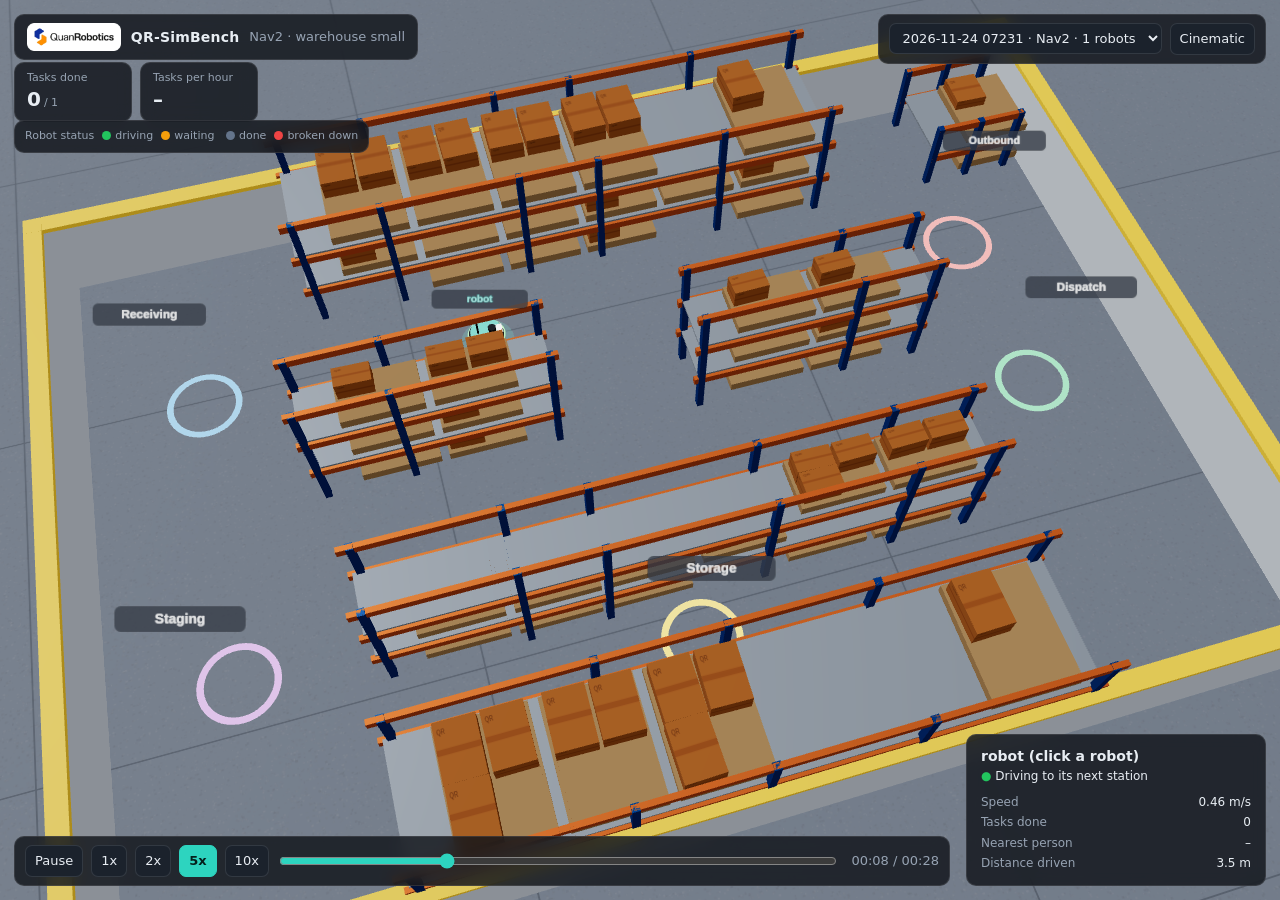
==== replay/index.html @ a0180c93 "Project page" ====
<!doctype html>
<html lang="en">
<head><script>window.QR_STATIC = true;</script>
<meta charset="utf-8">
<meta name="viewport" content="width=device-width, initial-scale=1">
<title>QR-SimBench Replay</title><link rel="icon" type="image/png" href="static/brand_icon.png">
<style>
  :root { --bg:#0d1014; --panel:rgba(16,20,26,.82); --line:rgba(255,255,255,.10); --text:#e8edf3; --muted:#97a3b3;
          --accent:#2dd4bf; --warn:#f59e0b; --bad:#ef4444; --ok:#22c55e; }
  * { box-sizing:border-box; }
  html,body { margin:0; height:100%; background:var(--bg); color:var(--text);
              font:13px/1.35 Inter, "Segoe UI", system-ui, -apple-system, sans-serif; overflow:hidden; }
  #view { position:fixed; inset:0; }
  .panel { position:fixed; background:var(--panel); border:1px solid var(--line); border-radius:10px;
           backdrop-filter:blur(8px); -webkit-backdrop-filter:blur(8px); }
  #brand { top:14px; left:14px; padding:8px 12px; display:flex; gap:10px; align-items:center; }
  #brand img { height:28px; }
  #brand b { font-size:14px; letter-spacing:.2px; }
  #brand span { color:var(--muted); }
  #kpis { top:62px; left:14px; display:flex; gap:8px; background:none; border:none; backdrop-filter:none; }
  .kpi { background:var(--panel); border:1px solid var(--line); border-radius:10px; padding:8px 12px; min-width:118px;
         backdrop-filter:blur(8px); }
  .kpi small { display:block; color:var(--muted); font-size:11px; }
  .kpi b { font-size:20px; font-weight:650; font-variant-numeric:tabular-nums; }
  .kpi i { font-style:normal; color:var(--muted); font-size:11px; margin-left:3px; }
  #pick { top:14px; right:14px; padding:8px 10px; display:flex; gap:8px; align-items:center; }
  select, button { background:#1b222c; color:var(--text); border:1px solid var(--line); border-radius:7px;
                   padding:6px 9px; font:inherit; cursor:pointer; }
  button.on { background:var(--accent); color:#04201c; border-color:var(--accent); font-weight:600; }
  #controls { bottom:14px; left:14px; right:330px; padding:8px 10px; display:flex; gap:8px; align-items:center; }
  #scrub { flex:1; accent-color:var(--accent); }
  #clock { font-variant-numeric:tabular-nums; color:var(--muted); min-width:92px; text-align:right; }
  #card { bottom:14px; right:14px; width:300px; padding:12px 14px; }
  #card h3 { margin:0 0 2px; font-size:14px; }
  #card .st { font-size:12px; margin-bottom:8px; }
  #card table { width:100%; border-collapse:collapse; font-size:12px; }
  #card td { padding:2px 0; } #card td:last-child { text-align:right; font-variant-numeric:tabular-nums; }
  #card td:first-child { color:var(--muted); }
  #toast { top:62px; right:14px; padding:8px 12px; max-width:340px; display:none; }
  #legend { top:120px; left:14px; padding:8px 10px; font-size:11px; color:var(--muted); }
  #legend span { display:inline-block; width:9px; height:9px; border-radius:50%; margin:0 4px 0 8px; vertical-align:-1px; }
  body.export #controls, body.export #pick { display:none; }
  /* embedded in Studio (embed=1): the page around it has the controls; big captions for a projector */
  body.embed #pick, body.embed #card, body.embed #controls, body.embed #legend { display:none; }
  body.embed #brand { display:none; } body.embed #kpis { top:52px; left:10px; flex-wrap:nowrap; }
  body.embed .kpi { min-width:0; flex:0 1 auto; padding:5px 10px; } body.embed .kpi b { font-size:20px; }
  body.embed .kpi small { font-size:11px; } body.embed #kp_close { display:none; }
  body.embed.narrow .kpi b { font-size:16px; } body.embed.narrow .kpi small { font-size:10px; }
  body.embed.narrow #legend2 { font-size:10.5px; padding:5px 8px; line-height:1.5; } body.embed.narrow #caption { font-size:14px; bottom:10px; }
  body.embed.narrow #kpis { top:46px; }
  #caption { left:50%; transform:translateX(-50%); bottom:14px; padding:9px 16px; font-size:17px; font-weight:600;
             max-width:calc(100% - 28px); text-align:center; display:none; }
  body.embed #caption { display:block; }
  #legend2 { right:10px; top:10px; padding:7px 10px; font-size:12px; color:var(--text); display:none; line-height:1.7; }
  body.embed #legend2 { display:block; } body.nolegend #legend2 { display:none; }
  body.clean .panel { display:none !important; }
  #legend2 span { display:inline-block; width:10px; height:10px; border-radius:50%; margin-right:5px; vertical-align:-1px; }
  #legend2 .ring { background:none; border:2px solid; width:12px; height:12px; }
  body.big .kpi b { font-size:28px; } body.big .kpi small { font-size:13px; } body.big #caption { font-size:22px; }
  body.big #legend2 { font-size:14px; } body.big #brand b { font-size:19px; }
  @media (max-width: 560px) { body.embed .kpi { min-width:0; } body.embed #legend2 { display:none; } #caption { font-size:14px; } }
  body.export #brand { top:92px; } body.export #kpis { top:140px; } body.export #legend { top:198px; }
  body.export #card { bottom:84px; } body.export #toast { top:92px; }
  @media (max-width: 760px) { body.embed #kpis { flex-wrap:nowrap; } body.embed .kpi { flex:0 1 auto; }
    #kpis { flex-wrap:wrap; right:14px; } .kpi { min-width:0; flex:1 1 40%; }
    #controls { right:14px; bottom:150px; } #card { left:14px; width:auto; } #legend { display:none; }
  }
</style>
<script type="importmap">{ "imports": { "three": "./static/vendor/three/three.module.js" } }</script>
</head>
<body>
<div id="view"></div>
<div id="brand" class="panel"><img src="static/brand_logo.png" alt="Company logo"><b>QR-SimBench</b><span id="stack">Replay</span></div>
<div id="kpis" class="panel">
  <div class="kpi"><small>Tasks done</small><b id="k_tasks">0</b><i id="k_total"></i></div>
  <div class="kpi" id="kp_rate"><small>Tasks per hour</small><b id="k_rate">0</b></div>
  <div class="kpi" id="kp_calls" style="display:none"><small>Close calls with people</small><b id="k_calls">0</b></div>
  <div class="kpi" id="kp_close"><small>Closest robot to a person</small><b id="k_close">–</b><i>m</i></div>
  <div class="kpi"><small>Robot-caused contact</small><b id="k_contact">0.0</b><i>s</i></div>
</div>
<div id="legend" class="panel">Robot status<span style="background:var(--ok)"></span>driving<span style="background:var(--warn)"></span>waiting
  <span style="background:#64748b"></span>done<span style="background:var(--bad)"></span>broken down</div>
<div id="pick" class="panel"><a id="back" href="/studio" hidden style="color:var(--text);text-decoration:none;border:1px solid var(--line);border-radius:7px;padding:6px 9px;background:#1b222c">&larr; Studio</a><select id="runs"></select><button id="cine" title="Cinematic camera (C)">Cinematic</button></div>
<div id="toast" class="panel"></div>
<div id="caption" class="panel"></div>
<div id="legend2" class="panel"><div><span style="background:#22c55e"></span>Robot driving</div><div><span style="background:#f59e0b"></span>Robot waiting</div>
<div><span style="background:#ef4444"></span>Robot broken down</div><div><span style="background:#64748b"></span>Robot finished</div>
<div><span class="ring" style="border-color:#f59e0b"></span>Person within 1 m</div><div><span class="ring" style="border-color:#ef4444"></span>Person within 0.45 m</div>
<div><span style="background:#f5a524;border-radius:2px"></span>Worker (orange vest)</div><div><span style="background:#e23b2e;border-radius:2px"></span>Forklift</div></div>
<div id="controls" class="panel">
  <button id="play">Pause</button>
  <button data-s="1">1x</button><button data-s="2">2x</button><button data-s="5" class="on">5x</button><button data-s="10">10x</button>
  <input id="scrub" type="range" min="0" max="1000" value="0">
  <span id="clock">00:00</span>
</div>
<div id="card" class="panel"><h3 id="c_name">Click a robot</h3><div class="st" id="c_state">Simulation replay from logged positions</div>
  <table><tr><td>Speed</td><td id="c_speed">–</td></tr><tr><td>Tasks done</td><td id="c_tasks">–</td></tr>
  <tr><td>Nearest person</td><td id="c_near">–</td></tr><tr><td>Distance driven</td><td id="c_dist">–</td></tr></table></div>

<script type="module">
import * as THREE from "three";
import { OrbitControls } from "./static/vendor/three/OrbitControls.js";
const S = !!window.QR_STATIC; // static web build: data from data/ files, no backend
let spawned = []; // objects spawned by scenario events: [t, mesh]

const $ = (id) => document.getElementById(id);
const params = new URLSearchParams(location.search);
const EMBED = !!params.get("embed"), LIVE = !!params.get("live");
let LOWQ = params.get("q") === "low";
if (EMBED) document.body.classList.add("embed");
const narrow = () => document.body.classList.toggle("narrow", innerWidth < 900); narrow(); addEventListener("resize", narrow);
if (params.get("big")) document.body.classList.add("big");
if (params.get("nolegend")) document.body.classList.add("nolegend");
if (params.get("clean")) document.body.classList.add("clean");

// ------------------------------------------------------------------ renderer and scene
const renderer = new THREE.WebGLRenderer({ antialias: !LOWQ, preserveDrawingBuffer: true });
if (params.get("w")) renderer.setPixelRatio(1);
renderer.setPixelRatio(LOWQ ? 1 : Math.min(devicePixelRatio, 2));
renderer.setSize(innerWidth, innerHeight);
renderer.shadowMap.enabled = !LOWQ;
renderer.shadowMap.type = THREE.PCFSoftShadowMap;
renderer.toneMapping = THREE.ACESFilmicToneMapping;
renderer.toneMappingExposure = 1.05;
renderer.outputColorSpace = THREE.SRGBColorSpace;
$("view").appendChild(renderer.domElement);
const scene = new THREE.Scene();
scene.background = new THREE.Color(0x0d1014);
scene.fog = new THREE.Fog(0x0d1014, 30, 60);
const camera = new THREE.PerspectiveCamera(42, innerWidth / innerHeight, 0.1, 200);
const controls = new OrbitControls(camera, renderer.domElement);
controls.enableDamping = true; controls.maxPolarAngle = Math.PI * 0.47; controls.minDistance = 3; controls.maxDistance = 45;
addEventListener("resize", () => { camera.aspect = innerWidth / innerHeight; camera.updateProjectionMatrix();
  renderer.setSize(innerWidth, innerHeight); });

// sim (x, y) -> three (x, -y); y up
const P = (x, y, h = 0) => new THREE.Vector3(x, h, -y);

function canvasTex(w, h, draw, repeat = 1) {
  const c = document.createElement("canvas"); c.width = w; c.height = h; draw(c.getContext("2d"), w, h);
  const t = new THREE.CanvasTexture(c); t.colorSpace = THREE.SRGBColorSpace; t.anisotropy = 8;
  t.wrapS = t.wrapT = THREE.RepeatWrapping; t.repeat.set(repeat, repeat); return t;
}
let seed = 7; const rnd = () => ((seed = (seed * 16807) % 2147483647) / 2147483647);

const M = {
  floor: new THREE.MeshStandardMaterial({ color: 0xd2d6db, roughness: 0.78, metalness: 0.05,
    map: canvasTex(512, 512, (g, w, h) => { g.fillStyle = "#8a9099"; g.fillRect(0, 0, w, h);
      for (let i = 0; i < 9000; i++) { const v = 120 + rnd() * 50 | 0; g.fillStyle = `rgba(${v},${v},${v + 4},.25)`;
        g.fillRect(rnd() * w, rnd() * h, 1 + rnd() * 2, 1 + rnd() * 2); }
      g.strokeStyle = "rgba(0,0,0,.18)"; g.lineWidth = 2; g.strokeRect(0, 0, w, h); }, 9) }),
  wall: new THREE.MeshStandardMaterial({ color: 0xc9cfd6, roughness: 0.9 }),
  upright: new THREE.MeshStandardMaterial({ color: 0x1f5fae, roughness: 0.45, metalness: 0.6 }),
  beam: new THREE.MeshStandardMaterial({ color: 0xe8732a, roughness: 0.5, metalness: 0.5 }),
  deck: new THREE.MeshStandardMaterial({ color: 0x9aa3ad, roughness: 0.6, metalness: 0.4 }),
  box: new THREE.MeshStandardMaterial({ color: 0xc89b63, roughness: 0.85,
    map: canvasTex(128, 128, (g, w, h) => { g.fillStyle = "#c99c64"; g.fillRect(0, 0, w, h);
      g.fillStyle = "#b8874f"; g.fillRect(0, h * .45, w, h * .1); g.fillStyle = "rgba(60,40,20,.35)";
      g.font = "bold 16px sans-serif"; g.fillText("QR", 10, 28); }) }),
  pallet: new THREE.MeshStandardMaterial({ color: 0x9b7a52, roughness: 0.95 }),
  machine: new THREE.MeshStandardMaterial({ color: 0xdfe3e8, roughness: 0.35, metalness: 0.3 }),
  dark: new THREE.MeshStandardMaterial({ color: 0x2b3038, roughness: 0.5, metalness: 0.4 }),
  yellow: new THREE.MeshStandardMaterial({ color: 0xf2c230, roughness: 0.6, emissive: 0x2a2000 }),
  green: new THREE.MeshStandardMaterial({ color: 0x2fae5b, roughness: 0.6 }),
  vest: new THREE.MeshStandardMaterial({ color: 0xf5a524, roughness: 0.6, emissive: 0x2a1a00 }),
  skin: new THREE.MeshStandardMaterial({ color: 0xd9a77e, roughness: 0.7 }),
  helmet: new THREE.MeshStandardMaterial({ color: 0xfafafa, roughness: 0.35 }),
  pants: new THREE.MeshStandardMaterial({ color: 0x2b3a55, roughness: 0.8 }),
  forklift: new THREE.MeshStandardMaterial({ color: 0xe23b2e, roughness: 0.45, metalness: 0.3 }),
};
const box = (sx, sy, sz, mat, cast = true) => { const m = new THREE.Mesh(new THREE.BoxGeometry(sx, sy, sz), mat);
  m.castShadow = cast; m.receiveShadow = true; return m; };

function lights(b) {
  scene.add(new THREE.HemisphereLight(0xe8eef6, 0x3a3631, 1.1));
  const sun = new THREE.DirectionalLight(0xffffff, 1.6);
  sun.position.set(b.x_min - 4, 18, -(b.y_max + 6)); sun.castShadow = true;
  const s = Math.max(b.x_max - b.x_min, b.y_max - b.y_min) / 2 + 2;
  Object.assign(sun.shadow.camera, { left: -s, right: s, top: s, bottom: -s, near: 1, far: 60 });
  sun.shadow.mapSize.set(2048, 2048); sun.shadow.bias = -0.0004; sun.shadow.normalBias = 0.02;
  sun.target.position.set((b.x_min + b.x_max) / 2, 0, -(b.y_min + b.y_max) / 2); scene.add(sun, sun.target);
  if (LOWQ) { scene.add(new THREE.AmbientLight(0xffffff, 0.6)); return; } // weak GPUs: no point lights
  for (let x = b.x_min + 3; x < b.x_max; x += 6) for (let y = b.y_min + 3; y < b.y_max; y += 6) {
    const l = new THREE.PointLight(0xfff3e0, 6, 9, 1.6); l.position.copy(P(x, y, 4.2)); scene.add(l);
  }
}

function buildSite(L) {
  const b = L.bounds, W = b.x_max - b.x_min, H = b.y_max - b.y_min, cx = (b.x_min + b.x_max) / 2, cy = (b.y_min + b.y_max) / 2;
  const floor = new THREE.Mesh(new THREE.PlaneGeometry(W + 30, H + 30), M.floor);
  floor.rotation.x = -Math.PI / 2; floor.position.copy(P(cx, cy, 0)); floor.receiveShadow = true; scene.add(floor);
  // low perimeter walls so the camera can see in
  const t = (L.wall && L.wall.thickness) || 0.25, wh = 1.1;
  for (const [x, y, sx, sy] of [[cx, b.y_max, W + t, t], [cx, b.y_min, W + t, t], [b.x_min, cy, t, H + t], [b.x_max, cy, t, H + t]]) {
    const w = box(sx, wh, sy, M.wall); w.position.copy(P(x, y, wh / 2)); scene.add(w);
    const cap = box(sx + 0.02, 0.06, sy + 0.02, M.yellow, false); cap.position.copy(P(x, y, wh + 0.03)); scene.add(cap);
  }
  for (const r of L.racks || []) rack(r);
  for (const k of L.blocks || []) block(k);
  for (const c of L.clutter || []) { const g = box(c.sx, c.h, c.sy, M.dark); g.position.copy(P(c.x, c.y, c.h / 2)); scene.add(g); }
  for (const m of L.markings || []) {
    const col = m.color ? new THREE.Color(...m.color) : new THREE.Color(0xf2c230);
    const mk = new THREE.Mesh(new THREE.PlaneGeometry(m.sx, Math.max(m.sy, 0.08)),
      new THREE.MeshStandardMaterial({ color: col, roughness: 0.7, emissive: col, emissiveIntensity: 0.15 }));
    mk.rotation.x = -Math.PI / 2; mk.position.copy(P(m.x, m.y, 0.006)); mk.receiveShadow = true; scene.add(mk);
  }
  for (const [name, s] of Object.entries(L.stations || {})) station(name, s);
  lights(b);
  return { cx, cy, W, H };
}

function rack(r) {
  const g = new THREE.Group(), levels = Math.max(2, Math.round(r.h / 0.7)), long = r.sx >= r.sy;
  const len = long ? r.sx : r.sy, dep = long ? r.sy : r.sx;
  const ats = (r.uprights && r.uprights.at) || [0.02, 0.5, 0.98];
  for (const a of ats) for (const side of [-1, 1]) {
    const u = box(0.08, r.h, 0.08, M.upright); u.position.set((a - 0.5) * len, r.h / 2, side * (dep / 2 - 0.04)); g.add(u);
  }
  for (let i = 1; i <= levels; i++) {
    const z = (i / levels) * r.h - 0.05;
    for (const side of [-1, 1]) { const be = box(len, 0.1, 0.06, M.beam); be.position.set(0, z, side * (dep / 2 - 0.04)); g.add(be); }
    if (i < levels) { const d = box(len - 0.1, 0.03, dep - 0.1, M.deck); d.position.set(0, z + 0.06, 0); g.add(d); }
  }
  // stock: pallets of boxes on every level, a few gaps
  for (let i = 0; i < levels; i++) {
    const z = i === 0 ? 0.02 : (i / levels) * r.h + 0.03, room = (r.h / levels) - 0.2;
    for (let s = -len / 2 + 0.55; s < len / 2 - 0.4; s += 1.05) {
      if (rnd() < 0.15) continue;
      const pal = box(0.95, 0.12, dep - 0.2, M.pallet); pal.position.set(s + 0.45, z + 0.06, 0); g.add(pal);
      const n = 1 + (rnd() * 3 | 0);
      for (let k = 0; k < n; k++) {
        const bh = Math.min(room - 0.15, 0.25 + rnd() * 0.25);
        const bx = box(0.42, bh, (dep - 0.3) / 2, M.box);
        bx.position.set(s + 0.22 + (k % 2) * 0.46, z + 0.12 + bh / 2, k < 2 ? -(dep - 0.3) / 4 : (dep - 0.3) / 4);
        bx.rotation.y = (rnd() - 0.5) * 0.06; g.add(bx);
      }
    }
  }
  g.position.copy(P(r.x, r.y, 0)); if (!long) g.rotation.y = Math.PI / 2; scene.add(g);
}

function block(k) {
  const isConv = /conveyor/i.test(k.name), isCol = /column|pillar/i.test(k.name);
  const b = box(k.sx, k.h, k.sy, isConv ? M.dark : isCol ? M.wall : M.machine); b.position.copy(P(k.x, k.y, k.h / 2)); scene.add(b);
  if (isCol) { for (let z = 0.1; z < 1.0; z += 0.3) { const band = box(k.sx + 0.02, 0.15, k.sy + 0.02, z % 0.6 < 0.3 ? M.yellow : M.dark, false);
    band.position.copy(P(k.x, k.y, z)); scene.add(band); } return; }
  if (isConv) {
    const long = k.sx >= k.sy, len = long ? k.sx : k.sy;
    for (let s = -len / 2 + 0.2; s < len / 2; s += 0.25) {
      const roller = new THREE.Mesh(new THREE.CylinderGeometry(0.04, 0.04, (long ? k.sy : k.sx) - 0.05, 12), M.deck);
      roller.rotation.x = Math.PI / 2; if (!long) roller.rotation.z = Math.PI / 2;
      roller.position.copy(P(k.x + (long ? s : 0), k.y + (long ? 0 : s), k.h + 0.04)); if (!long) roller.rotation.set(0, 0, Math.PI / 2);
      scene.add(roller);
    }
    for (let s = -len / 2 + 1; s < len / 2 - 0.5; s += 2.2) {
      const c = box(0.5, 0.35, 0.5, M.box); c.position.copy(P(k.x + (long ? s : 0), k.y + (long ? 0 : s), k.h + 0.25)); scene.add(c);
    }
  } else if (/machine|cell|robot/i.test(k.name)) {
    const top = box(k.sx * 0.9, 0.06, k.sy * 0.9, M.dark); top.position.copy(P(k.x, k.y, k.h + 0.03)); scene.add(top);
    const beacon = new THREE.Mesh(new THREE.CylinderGeometry(0.06, 0.06, 0.25, 16),
      new THREE.MeshStandardMaterial({ color: 0x22c55e, emissive: 0x22c55e, emissiveIntensity: 1.5 }));
    beacon.position.copy(P(k.x + k.sx * 0.35, k.y + k.sy * 0.35, k.h + 0.18)); scene.add(beacon);
  }
}

function label(text, color = "#e8edf3") {
  const c = document.createElement("canvas"); c.width = 256; c.height = 64; const g = c.getContext("2d");
  g.fillStyle = "rgba(13,16,20,.78)"; g.beginPath(); g.roundRect(4, 8, 248, 48, 12); g.fill();
  g.fillStyle = color; g.font = "600 26px Inter, sans-serif"; g.textAlign = "center"; g.textBaseline = "middle"; g.fillText(text, 128, 33);
  const s = new THREE.Sprite(new THREE.SpriteMaterial({ map: new THREE.CanvasTexture(c), depthTest: false }));
  s.scale.set(1.6, 0.4, 1); s.renderOrder = 10; return s;
}

function station(name, s) {
  const col = new THREE.Color(...(s.color || [0.2, 0.8, 0.7]));
  const ring = new THREE.Mesh(new THREE.RingGeometry(0.38, 0.46, 48),
    new THREE.MeshStandardMaterial({ color: col, emissive: col, emissiveIntensity: 0.6, side: THREE.DoubleSide }));
  ring.rotation.x = -Math.PI / 2; ring.position.copy(P(s.x, s.y, 0.01)); scene.add(ring);
  const l = label(s.label || name.replace("station_", "")); l.position.copy(P(s.x, s.y, 1.9)); l.scale.multiplyScalar(0.8); scene.add(l);
}

// ------------------------------------------------------------------ agents
const ROBOT_COLORS = [0x2dd4bf, 0x60a5fa, 0xa78bfa, 0xf472b6, 0xfacc15, 0x34d399, 0xfb923c, 0x38bdf8, 0xc084fc, 0xf87171];
function makeRobot(i, id) {
  const g = new THREE.Group(), col = ROBOT_COLORS[i % ROBOT_COLORS.length];
  const base = new THREE.Mesh(new THREE.CylinderGeometry(0.22, 0.22, 0.16, 40), M.dark); base.position.y = 0.11; base.castShadow = true; g.add(base);
  const top = new THREE.Mesh(new THREE.CylinderGeometry(0.2, 0.2, 0.04, 40),
    new THREE.MeshStandardMaterial({ color: col, roughness: 0.4, metalness: 0.2, emissive: col, emissiveIntensity: 0.35 })); top.position.y = 0.21; top.castShadow = true; g.add(top);
  const lidar = new THREE.Mesh(new THREE.CylinderGeometry(0.05, 0.05, 0.06, 20), M.dark); lidar.position.set(0.08, 0.26, 0); g.add(lidar);
  const ring = new THREE.Mesh(new THREE.TorusGeometry(0.225, 0.015, 8, 48),
    new THREE.MeshStandardMaterial({ color: 0x22c55e, emissive: 0x22c55e, emissiveIntensity: 2 }));
  ring.rotation.x = Math.PI / 2; ring.position.y = 0.16; g.add(ring);
  const fwd = box(0.08, 0.02, 0.12, new THREE.MeshStandardMaterial({ color: 0xffffff, emissive: 0xffffff, emissiveIntensity: 1 }), false);
  fwd.position.set(0.17, 0.235, 0); g.add(fwd);
  const foot = new THREE.Mesh(new THREE.CircleGeometry(0.34, 48),
    new THREE.MeshBasicMaterial({ color: col, transparent: true, opacity: 0.28 }));
  foot.rotation.x = -Math.PI / 2; foot.position.y = 0.012; g.add(foot);
  const mast = new THREE.Mesh(new THREE.CylinderGeometry(0.012, 0.012, 0.32, 8), M.dark); mast.position.set(-0.1, 0.38, 0); g.add(mast);
  const beacon = new THREE.Mesh(new THREE.SphereGeometry(0.035, 16, 12),
    new THREE.MeshStandardMaterial({ color: 0x22c55e, emissive: 0x22c55e, emissiveIntensity: 2.5 }));
  beacon.position.set(-0.1, 0.56, 0); g.add(beacon);
  const halo = new THREE.Mesh(new THREE.RingGeometry(0.42, 0.45, 48),
    new THREE.MeshBasicMaterial({ color: 0xef4444, transparent: true, opacity: 0, side: THREE.DoubleSide }));
  halo.rotation.x = -Math.PI / 2; halo.position.y = 0.02; g.add(halo);
  const tag = label(id.replace("amr_", "Robot "), "#" + col.toString(16).padStart(6, "0")); tag.position.y = EMBED ? 1.15 : 0.9; tag.scale.multiplyScalar(EMBED ? 1.25 : 0.75); g.add(tag);
  g.userData = { ring, halo, id, beacon }; base.userData.robot = id; top.userData.robot = id;
  scene.add(g); return g;
}
function makeWorker() {
  const g = new THREE.Group();
  const legs = box(0.22, 0.8, 0.16, M.pants); legs.position.y = 0.4; g.add(legs);
  const torso = box(0.36, 0.55, 0.22, M.vest); torso.position.y = 1.08; g.add(torso);
  const stripe = box(0.37, 0.05, 0.23, new THREE.MeshStandardMaterial({ color: 0xdddddd, emissive: 0x777777 })); stripe.position.y = 1.05; g.add(stripe);
  const head = new THREE.Mesh(new THREE.SphereGeometry(0.11, 20, 16), M.skin); head.position.y = 1.47; g.add(head);
  const hat = new THREE.Mesh(new THREE.SphereGeometry(0.125, 20, 12, 0, Math.PI * 2, 0, Math.PI / 2), M.vest); hat.position.y = 1.5; g.add(hat);
  g.traverse((o) => { o.castShadow = true; }); g.userData.legs = legs; scene.add(g); return g;
}
function makeForklift() {
  const g = new THREE.Group();
  const body = box(1.1, 0.55, 0.75, M.forklift); body.position.set(-0.1, 0.4, 0); g.add(body);
  const seat = box(0.35, 0.35, 0.5, M.dark); seat.position.set(-0.3, 0.85, 0); g.add(seat);
  for (const z of [-0.33, 0.33]) { const post = box(0.05, 1.1, 0.05, M.dark); post.position.set(0.0, 1.2, z); g.add(post); }
  const roof = box(0.7, 0.05, 0.72, M.dark); roof.position.set(-0.2, 1.75, 0); g.add(roof);
  for (const z of [-0.2, 0.2]) { const mast = box(0.08, 2.0, 0.08, M.dark); mast.position.set(0.52, 1.0, z); g.add(mast);
    const fork = box(0.75, 0.04, 0.09, M.deck); fork.position.set(0.9, 0.12, z); g.add(fork); }
  const pal = box(0.8, 0.12, 0.8, M.pallet); pal.position.set(0.92, 0.2, 0); g.add(pal);
  const load = box(0.7, 0.5, 0.7, M.box); load.position.set(0.92, 0.51, 0); g.add(load);
  for (const [x, z] of [[-0.45, -0.38], [-0.45, 0.38], [0.3, -0.38], [0.3, 0.38]]) {
    const w = new THREE.Mesh(new THREE.CylinderGeometry(0.16, 0.16, 0.12, 20), M.dark); w.rotation.x = Math.PI / 2; w.position.set(x, 0.16, z); g.add(w);
  }
  const lamp = new THREE.Mesh(new THREE.SphereGeometry(0.05, 12, 8), new THREE.MeshStandardMaterial({ color: 0xff9900, emissive: 0xff9900, emissiveIntensity: 3 }));
  lamp.position.set(-0.2, 1.82, 0); g.add(lamp); g.userData.lamp = lamp;
  g.traverse((o) => { o.castShadow = true; }); scene.add(g); return g;
}

// ------------------------------------------------------------------ data and playback
let D = null, robots = {}, actors = {}, playing = true, speed = 5, T = 0, lastNow = performance.now(), cine = false;
let selected = null, stats = null;

async function load(runId) {
  for (const o of [...scene.children]) scene.remove(o);
  robots = {}; actors = {}; seed = 7;
  const r = await fetch(S ? `data/replay/${runId}.json` : `/api/replay/${runId}`);
  if (!r.ok) { toast("No replay data for this run."); return; }
  D = await r.json();
  $("stack").textContent = params.get("label") || `${D.stack} · ${D.world.replace(/^qr_/, "").replace(/_/g, " ")}`;
  if (EMBED) { $("kp_rate").style.display = "none"; $("kp_calls").style.display = ""; }
  const noPeople = !Object.keys(D.kinds || {}).length; // no workers or vehicles: hide people KPIs
  $("kp_close").style.display = noPeople ? "none" : ""; $("k_contact").parentElement.style.display = noPeople ? "none" : "";
  const site = buildSite(D.layout);
  spawned = (D.spawns || []).map((o) => { const g = box(o.sx, o.h, o.sy, M.pallet); g.position.copy(P(o.x, o.y, o.h / 2));
    g.rotation.y = o.yaw || 0; g.visible = false; scene.add(g); return [o.t, g]; });
  Object.keys(D.robots).forEach((id, i) => { robots[id] = makeRobot(i, id); });
  for (const [n, k] of Object.entries(D.kinds)) actors[n] = k === "worker" ? makeWorker() : makeForklift();
  const span = Math.max(site.W, site.H), small = span < 30; // small sites: higher, more top-down view
  camera.position.copy(small ? P(site.cx - site.W * 0.15, site.cy - site.H * 0.75, span * 0.95)
                             : P(site.cx - site.W * 0.32, site.cy - site.H * 0.72, span * 0.46));
  controls.target.copy(P(site.cx, site.cy, 0)); controls.update();
  precompute(); T = 0; $("k_total").textContent = `/ ${D.tasks_total}`;
  if (!EMBED) { const q = new URLSearchParams(location.search); q.set("run", runId); history.replaceState(null, "", "?" + q); }
}

function precompute() {
  // per-frame: robot speed, heading, status; nearest person per robot; running KPIs
  const n = D.t.length, ids = Object.keys(D.robots), workers = Object.keys(D.kinds).filter((k) => D.kinds[k] === "worker");
  const broken = {}; for (const e of D.events) if (e.type === "disable_robot" && e.robot) broken[e.robot] = e.t;
  const doneAt = {}; for (const id of ids) doneAt[id] = Infinity;
  const legsByRobot = {}; for (const e of D.tasks) (legsByRobot[e.robot] ||= []).push(e);
  stats = { speed: {}, yaw: {}, near: {}, closest: new Float32Array(n), contact: new Float32Array(n), dist: {} };
  let closest = Infinity, contact = 0, calls = 0; const inCall = {};
  stats.calls = new Float32Array(n);
  for (const id of ids) { stats.speed[id] = new Float32Array(n); stats.yaw[id] = new Float32Array(n);
    stats.near[id] = new Float32Array(n); stats.dist[id] = new Float32Array(n); }
  for (let f = 0; f < n; f++) {
    const dt = f ? D.t[f] - D.t[f - 1] : 0;
    for (const id of ids) {
      const p = D.robots[id][f], q = D.robots[id][Math.max(0, f - 1)];
      if (!p || !q) continue;
      const d = Math.hypot(p[0] - q[0], p[1] - q[1]), v = dt > 0 ? d / dt : 0;
      stats.speed[id][f] = v; stats.dist[id][f] = (f ? stats.dist[id][f - 1] : 0) + d;
      stats.yaw[id][f] = d > 0.004 ? Math.atan2(p[1] - q[1], p[0] - q[0]) : (f ? stats.yaw[id][f - 1] : 0);
      let near = Infinity;
      for (const w of workers) { const a = D.actors[w][f]; if (a) near = Math.min(near, Math.hypot(a[0] - p[0], a[1] - p[1])); }
      stats.near[id][f] = near;
      if (near < closest && D.t[f] > 2) closest = near;
      if (near < 0.45 && v > 0.05) contact += dt;
    }
    stats.closest[f] = closest; stats.contact[f] = contact;
    for (const id of ids) { // close-call episodes: a person comes within 1 m of a robot (ends beyond 1.2 m)
      const nr = stats.near[id][f], key = id;
      if (nr < 1.0 && !inCall[key]) { inCall[key] = true; calls += 1; } else if (nr > 1.2) inCall[key] = false;
    }
    stats.calls[f] = calls;
  }
  stats.broken = broken; stats.legs = legsByRobot;
}

function frameAt(t) { // index i and blend a with t between D.t[i] and D.t[i+1]
  const ts = D.t; let lo = 0, hi = ts.length - 1;
  if (t <= ts[0]) return [0, 0]; if (t >= ts[hi]) return [hi, 0];
  while (hi - lo > 1) { const m = (lo + hi) >> 1; if (ts[m] <= t) lo = m; else hi = m; }
  return [lo, (t - ts[lo]) / (ts[lo + 1] - ts[lo])];
}
const lerp = (a, b, k) => a + (b - a) * k;
function lerpAngle(a, b, k) { let d = b - a; while (d > Math.PI) d -= 2 * Math.PI; while (d < -Math.PI) d += 2 * Math.PI; return a + d * k; }

const actorYaw = {};
function update(t) {
  for (const [t0, g] of spawned) g.visible = t >= t0;
  const [i, k] = frameAt(t), j = Math.min(i + 1, D.t.length - 1);
  for (const [id, g] of Object.entries(robots)) {
    const a = D.robots[id][i], b = D.robots[id][j] || a; if (!a) continue;
    g.position.copy(P(lerp(a[0], b[0], k), lerp(a[1], b[1], k), 0));
    g.rotation.y = lerpAngle(stats.yaw[id][i], stats.yaw[id][j], k);
    const v = stats.speed[id][i], broken = stats.broken[id] !== undefined && t >= stats.broken[id];
    const legs = stats.legs[id] || [], done = legs.filter((e) => e.t <= t).length, total = (D.tasks_total / Object.keys(robots).length) | 0;
    const finished = legs.length && done === legs.length && legs[legs.length - 1].t <= t;
    const state = broken ? "broken" : finished ? "done" : v > 0.03 ? "driving" : "waiting";
    const col = { broken: 0xef4444, done: 0x64748b, driving: 0x22c55e, waiting: 0xf59e0b }[state];
    for (const o of [g.userData.ring, g.userData.beacon]) { o.material.color.setHex(col); o.material.emissive.setHex(col); }
    const near = stats.near[id][i];
    g.userData.halo.material.opacity = near < 1.0 ? (near < 0.45 ? 0.9 : 0.45) : 0;
    g.userData.halo.material.color.setHex(near < 0.45 ? 0xef4444 : 0xf59e0b);
    g.userData.state = { state, v, done, near, dist: stats.dist[id][i], total };
  }
  for (const [n, g] of Object.entries(actors)) {
    const a = D.actors[n][i], b = D.actors[n][j] || a; if (!a) continue;
    const x = lerp(a[0], b[0], k), y = lerp(a[1], b[1], k);
    const prev = g.userData.prev; g.position.copy(P(x, y, 0));
    if (prev && Math.hypot(x - prev[0], y - prev[1]) > 0.003) actorYaw[n] = Math.atan2(y - prev[1], x - prev[0]);
    g.rotation.y = actorYaw[n] || 0; g.userData.prev = [x, y];
    if (g.userData.legs) g.userData.legs.scale.y = 1 + 0.04 * Math.sin(t * 9);
  }
  const done = D.tasks.filter((e) => e.ok && e.t <= t).length;
  $("k_tasks").textContent = done;
  $("k_rate").textContent = t > 20 ? Math.round(done / (t / 3600)) : "–";
  $("k_close").textContent = Number.isFinite(stats.closest[i]) ? stats.closest[i].toFixed(2) : "–";
  $("k_contact").textContent = stats.contact[i].toFixed(1);
  $("k_calls").textContent = stats.calls[i] | 0;
  if (EMBED) caption(t, i, done);
  const mm = Math.floor(t / 60), ss = Math.floor(t % 60);
  $("clock").textContent = `${String(mm).padStart(2, "0")}:${String(ss).padStart(2, "0")} / ${fmt(D.t[D.t.length - 1])}`;
  if (!scrubbing) $("scrub").value = Math.round((t / D.t[D.t.length - 1]) * 1000);
  for (const e of D.events) if (e.type === "disable_robot" && Math.abs(t - e.t) < 0.6 * speed / 5 + 0.3)
    toast(`${e.robot.replace("amr_", "Robot ")} broke down`);
  card();
}
const fmt = (s) => `${String(Math.floor(s / 60)).padStart(2, "0")}:${String(Math.floor(s % 60)).padStart(2, "0")}`;

function card() {
  const id = selected || Object.keys(robots)[0]; if (!id) return;
  const s = robots[id].userData.state; if (!s) return;
  const names = { driving: "Driving to its next station", waiting: "Waiting for space or a person to pass",
                  done: "Shift tasks complete", broken: "Broken down: the others carry on" };
  $("c_name").textContent = id.replace("amr_", "Robot ") + (selected || document.body.classList.contains("export") ? "" : "  (click a robot)");
  $("c_state").innerHTML = `<span style="color:${{ driving: "#22c55e", waiting: "#f59e0b", done: "#94a3b8", broken: "#ef4444" }[s.state]}">● </span>${names[s.state]}`;
  $("c_speed").textContent = `${s.v.toFixed(2)} m/s`; $("c_tasks").textContent = `${s.done}`;
  $("c_near").textContent = Number.isFinite(s.near) ? `${s.near.toFixed(2)} m` : "–"; $("c_dist").textContent = `${s.dist.toFixed(1)} m`;
}

let toastTimer = 0;
function toast(msg) { const t = $("toast"); t.textContent = msg; t.style.display = "block"; clearTimeout(toastTimer);
  toastTimer = setTimeout(() => (t.style.display = "none"), 3500); }

// ------------------------------------------------------------------ UI
let scrubbing = false;
$("play").onclick = () => { playing = !playing; $("play").textContent = playing ? "Pause" : "Play"; };
for (const b of document.querySelectorAll("[data-s]")) b.onclick = () => {
  speed = +b.dataset.s; for (const o of document.querySelectorAll("[data-s]")) o.classList.toggle("on", o === b); };
$("scrub").oninput = (e) => { scrubbing = true; T = (e.target.value / 1000) * D.t[D.t.length - 1]; };
$("scrub").onchange = () => { scrubbing = false; };
$("cine").onclick = () => { cine = !cine; $("cine").classList.toggle("on", cine); };
addEventListener("keydown", (e) => { if (e.key === " ") $("play").click(); if (e.key.toLowerCase() === "c") $("cine").click(); });
const ray = new THREE.Raycaster(), mouse = new THREE.Vector2();
renderer.domElement.addEventListener("click", (e) => {
  mouse.set((e.clientX / innerWidth) * 2 - 1, -(e.clientY / innerHeight) * 2 + 1); ray.setFromCamera(mouse, camera);
  for (const h of ray.intersectObjects(Object.values(robots), true)) { let o = h.object;
    while (o && !o.userData.id) o = o.parent; if (o) { selected = o.userData.id; card(); return; } }
});


// ------------------------------------------------------------------ "What's happening now" (embed)
const RN = (id) => id.replace("amr_", "Robot ");
let capMsg = "", capUntil = -1, capT = -1;
function say(msg, t, hold = 2.5) { if (msg !== capMsg) { capMsg = msg; $("caption").textContent = msg; } capUntil = t + hold; }
function caption(t, i, done) {
  if (Math.abs(t - capT) > 8) capUntil = -1; // jumped (scrub/sync): re-evaluate now
  capT = t;
  const ids = Object.keys(robots), end = D.t[D.t.length - 1];
  const live = LIVE ? "Live from the simulator. " : "";
  // 1. a robot broke down (keep it on screen for a while)
  for (const e of D.events) if (e.type === "disable_robot" && e.robot && t >= e.t && t < e.t + 12)
    return say(`${live}${RN(e.robot)} broke down. Watch what the other robots do.`, t, 3);
  if (t < capUntil) return;
  // 2. a person very close to a moving robot
  for (const id of ids) { const s = robots[id].userData.state; if (s && s.near < 0.45 && s.state !== "broken")
    return say(`${live}Close call: a person is within 0.45 m of ${RN(id)}.`, t); }
  // 3. a robot waiting for a person
  for (const id of ids) { const s = robots[id].userData.state; if (s && s.state === "waiting" && s.near < 1.6)
    return say(`${live}${RN(id)} waits: a worker is close.`, t); }
  // 4. a robot waiting for another robot
  for (const id of ids) { const s = robots[id].userData.state; if (!s || s.state !== "waiting") continue;
    const p = robots[id].position;
    for (const o of ids) if (o !== id && robots[o].position.distanceTo(p) < 1.6)
      return say(`${live}${RN(id)} waits to let ${RN(o)} pass.`, t); }
  // 5. the forklift stops for a worker
  for (const [n, g] of Object.entries(actors)) { if (D.kinds[n] !== "forklift") continue;
    const a = D.actors[n][i], b = D.actors[n][Math.max(0, i - 3)]; if (!a || !b) continue;
    if (Math.hypot(a[0] - b[0], a[1] - b[1]) < 0.02) for (const [w, k] of Object.entries(D.kinds)) { if (k !== "worker") continue;
      const c = D.actors[w][i]; if (c && Math.hypot(c[0] - a[0], c[1] - a[1]) < 2.6) return say(`${live}The forklift stops and lets a worker pass.`, t); } }
  // 6. a task was just finished
  const recent = D.tasks.filter((e) => e.ok && e.t <= t && e.t > t - 3);
  if (recent.length) return say(`${live}${RN(recent[recent.length - 1].robot)} finished a task (${done} of ${D.tasks_total} done).`, t);
  if (!LIVE && t >= end - 0.5) return say(`Shift over: ${done} of ${D.tasks_total} tasks done in ${fmt(end)}.`, t, 99);
  const moving = ids.filter((id) => robots[id].userData.state && robots[id].userData.state.state === "driving").length;
  say(`${live}${moving} of ${ids.length} robots driving to their next station.`, t, 1.5);
}

// ------------------------------------------------------------------ live mode (live=1): follow a running shift
let liveTimer = null;
async function liveRefresh(runId) {
  try {
    const r = await fetch(`/api/replay/${runId}`); if (!r.ok) return;
    const N = await r.json();
    if (!D) { await load(runId); return; }
    Object.assign(D, { t: N.t, robots: N.robots, actors: N.actors, tasks: N.tasks, events: N.events, metrics: N.metrics });
    precompute();
  } catch (e) { /* simulator still starting */ }
}

// ------------------------------------------------------------------ frame rate and automatic low quality
let fpsN = 0, fpsT0 = performance.now(), fps = 0, lowChecked = LOWQ;
function fpsTick(now) {
  fpsN++; if (now - fpsT0 < 2000) return;
  fps = fpsN * 1000 / (now - fpsT0); fpsN = 0; fpsT0 = now;
  if (!lowChecked && D && fps < 24 && !EXPORT) { // weak GPU: drop the expensive parts once
    lowChecked = true; LOWQ = true; renderer.shadowMap.enabled = false; renderer.setPixelRatio(1);
    scene.traverse((o) => { if (o.isPointLight) o.visible = false; if (o.isLight && o.castShadow) o.castShadow = false; });
    scene.add(new THREE.AmbientLight(0xffffff, 0.6));
    scene.traverse((o) => { if (o.material) o.material.needsUpdate = true; });
  } else if (D) lowChecked = true;
}
// automatic camera in Studio: slow orbit around the site until someone drags the view
let autoCam = EMBED && params.get("cam") !== "free", camIdleUntil = 0;
controls.addEventListener("start", () => { autoCam = false; camIdleUntil = performance.now() + 20000; });

let orbit = 0;
// Export mode (?export=1&from=0&to=END&speed=10&fps=30): fixed time steps, each frame posted to the server.
const EXPORT = params.get("export") ? { fps: +(params.get("fps") || 30), speed: +(params.get("speed") || 10),
  from: +(params.get("from") || 0), to: params.get("to") ? +params.get("to") : null, n: 0, busy: false } : null;
async function exportStep() {
  if (EXPORT.busy || !D) return; EXPORT.busy = true;
  if (EXPORT.n === 0) { T = EXPORT.from; playing = false; document.body.classList.add("export"); }
  const end = EXPORT.to ?? D.t[D.t.length - 1];
  update(T);
  if (cine) cineStep(1 / EXPORT.fps);
  controls.update(); renderer.render(scene, camera);
  const blob = await new Promise((r) => renderer.domElement.toBlob(r, "image/png"));
  await fetch(`/api/replay/${D.run_id}/frame/${EXPORT.n}`, { method: "POST", body: blob });
  EXPORT.n += 1; T += EXPORT.speed / EXPORT.fps;
  if (T > end) { await fetch(`/api/replay/${D.run_id}/encode?fps=${EXPORT.fps}`, { method: "POST" });
    document.title = "EXPORT DONE"; EXPORT.done = true; }
  EXPORT.busy = false;
}
function cineStep(dt) {
  orbit += dt * 0.12; const id = selected || Object.keys(robots)[0], tgt = robots[id].position;
  controls.target.lerp(tgt, 0.03);
  const r = 4.5, want = new THREE.Vector3(tgt.x + r * Math.cos(orbit), 2.6, tgt.z + r * Math.sin(orbit));
  camera.position.lerp(want, 0.02);
}
function tick(now) {
  if (EXPORT) { if (!EXPORT.done) exportStep(); requestAnimationFrame(tick); return; }
  const dt = Math.min(0.1, (now - lastNow) / 1000); lastNow = now; fpsTick(now);
  if (EMBED && !autoCam && camIdleUntil && now > camIdleUntil && params.get("cam") !== "free") { autoCam = true; camIdleUntil = 0; }
  if (D && LIVE) { const e = D.t[D.t.length - 1]; T = Math.max(e - 3, Math.min(T + dt, e - 1)); update(T); if (autoCam) overviewStep(dt); }
  else if (D) {
    if (playing && !scrubbing) T = Math.min(T + dt * speed, D.t[D.t.length - 1]);
    update(T);
    if (cine) cineStep(dt); // slow orbit around the selected robot
    else if (autoCam) overviewStep(dt * 0.6);
  }
  controls.update(); renderer.render(scene, camera); requestAnimationFrame(tick);
}
requestAnimationFrame(tick);

if (LIVE) { playing = true; await liveRefresh(params.get("run")); liveTimer = setInterval(() => liveRefresh(params.get("run")), 1000); }
const runs = (EMBED || LIVE) ? [] : await (await fetch(S ? "data/replay/runs.json" : "/api/replay/runs")).json();
const want = params.get("run");
if (want && !runs.some((r) => r.run_id === want)) runs.unshift({ run_id: want, stack: "selected run", robots: "?" });
$("runs").innerHTML = runs.map((r) => `<option value="${r.run_id}">${r.run_id.slice(0, 16).replace("T", " ")} · ${r.stack} · ${r.robots} robots</option>`).join("");
const first = params.get("run") || (runs[0] && runs[0].run_id);
if (first && !LIVE) { $("runs").value = first; await load(first); if (EMBED) { playing = !!params.get("autoplay"); }
  if (params.get("t")) { T = +params.get("t"); playing = false; $("play").textContent = "Play"; }
  if (params.get("cine")) { cine = true; $("cine").classList.add("on"); }
  if (params.get("robot")) selected = params.get("robot"); }
$("runs").onchange = (e) => load(e.target.value);
let site0 = null;
function overviewStep(dt) { // slow orbit around the whole site
  orbit += dt * 0.05; const L = D.layout.bounds, cx = (L.x_min + L.x_max) / 2, cy = (L.y_min + L.y_max) / 2;
  const span = Math.max(L.x_max - L.x_min, L.y_max - L.y_min), R = span * (EMBED ? 0.7 : 0.62), h = R * (EMBED ? 0.95 : 0.62);
  const want = new THREE.Vector3(cx + R * Math.cos(orbit + 3.9), h, -cy + R * Math.sin(orbit + 3.9));
  const k = overviewSnap ? 1 : 0.05; overviewSnap = false;
  controls.target.lerp(P(cx, cy, 0), k); camera.position.lerp(want, k);
}
let overviewSnap = EMBED;
window.__qr = { setT: (t) => { T = t; }, play: (p) => { playing = p; }, getT: () => T, fps: () => fps, lowq: () => LOWQ,
  playing: () => playing, setSpeed: (v) => { speed = v; }, cam: camera, controls, P,
  ready: () => !!D && !!stats, duration: () => D.t[D.t.length - 1],
  // deterministic frame for video export: mode "overview" or "follow"; returns nothing
  frame: (t, dt, mode = "overview", robot = null) => {
    playing = false; T = t; if (robot) selected = robot; update(T);
    if (mode === "follow") cineStep(dt); else overviewStep(dt);
    controls.update(); renderer.render(scene, camera); } };
</script>
</body>
</html>
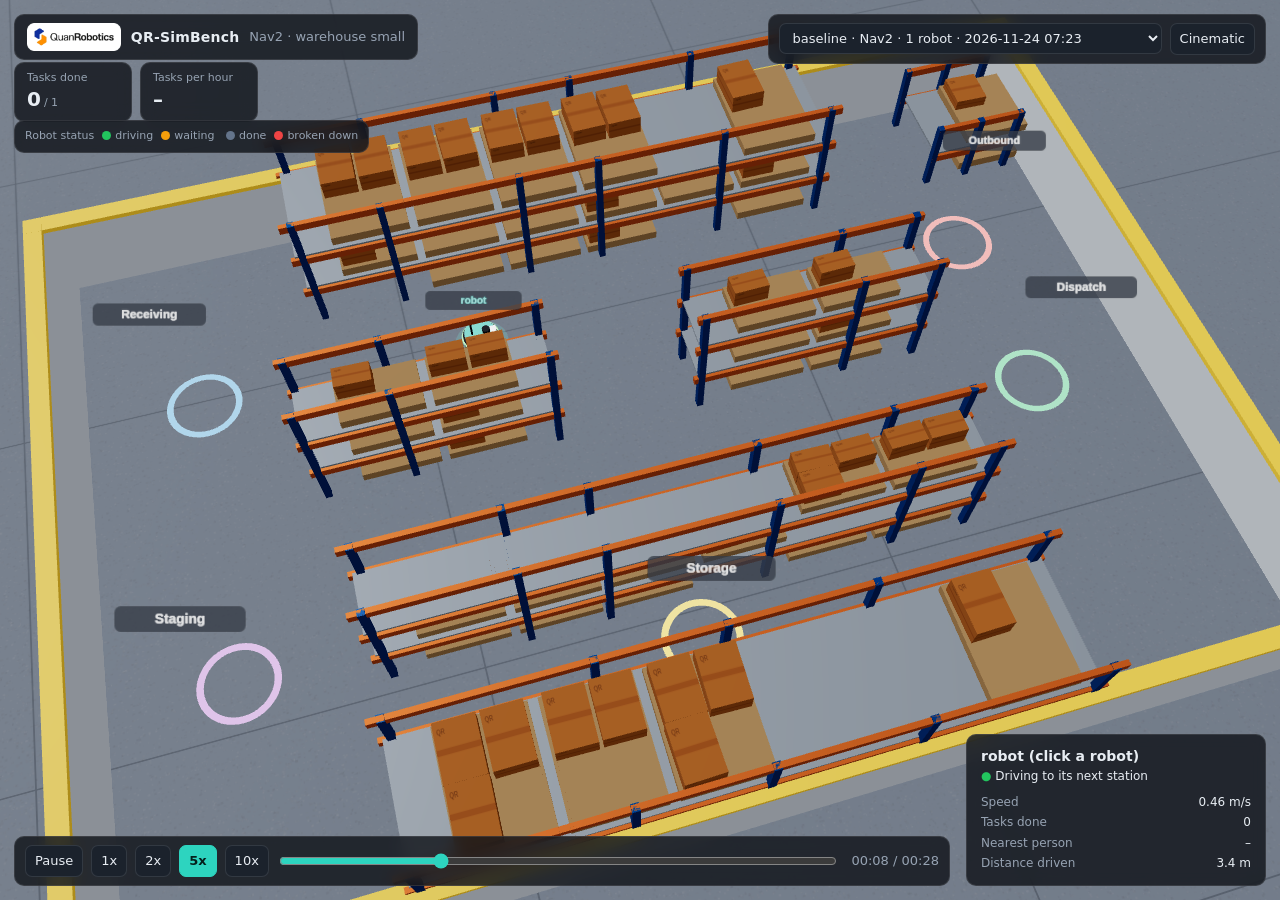
==== commit 51355388: "Replay viewer: count a task that finishes at the very end, show scenario names in the run picker, ph" ====
--- a/replay/index.html
+++ b/replay/index.html
@@ -64,6 +64,10 @@
   @media (max-width: 760px) { body.embed #kpis { flex-wrap:nowrap; } body.embed .kpi { flex:0 1 auto; }
     #kpis { flex-wrap:wrap; right:14px; } .kpi { min-width:0; flex:1 1 40%; }
     #controls { right:14px; bottom:150px; } #card { left:14px; width:auto; } #legend { display:none; }
+    body:not(.embed) #brand { display:none; } body:not(.embed) #pick { left:10px; right:10px; top:10px; }
+    body:not(.embed) #pick select { flex:1; min-width:0; } body:not(.embed) #kpis { top:58px; left:10px; right:10px; }
+    body:not(.embed) #card { bottom:10px; left:10px; right:10px; padding:8px 12px; } body:not(.embed) #card table { display:none; }
+    body:not(.embed) #controls { left:10px; right:10px; bottom:78px; flex-wrap:wrap; }
   }
 </style>
 <script type="importmap">{ "imports": { "three": "./static/vendor/three/three.module.js" } }</script>
@@ -343,6 +347,11 @@
   const r = await fetch(S ? `data/replay/${runId}.json` : `/api/replay/${runId}`);
   if (!r.ok) { toast("No replay data for this run."); return; }
   D = await r.json();
+  const lastTask = Math.max(0, ...(D.tasks || []).map((e) => e.t));
+  if (D.t && D.t.length && lastTask > D.t[D.t.length - 1]) {
+    D.t.push(+(lastTask + 0.5).toFixed(2));
+    for (const tr of [...Object.values(D.robots || {}), ...Object.values(D.actors || {})]) if (Array.isArray(tr) && tr.length) tr.push(tr[tr.length - 1]);
+  }
   $("stack").textContent = params.get("label") || `${D.stack} · ${D.world.replace(/^qr_/, "").replace(/_/g, " ")}`;
   if (EMBED) { $("kp_rate").style.display = "none"; $("kp_calls").style.display = ""; }
   const noPeople = !Object.keys(D.kinds || {}).length; // no workers or vehicles: hide people KPIs
@@ -587,7 +596,10 @@
 const runs = (EMBED || LIVE) ? [] : await (await fetch(S ? "data/replay/runs.json" : "/api/replay/runs")).json();
 const want = params.get("run");
 if (want && !runs.some((r) => r.run_id === want)) runs.unshift({ run_id: want, stack: "selected run", robots: "?" });
-$("runs").innerHTML = runs.map((r) => `<option value="${r.run_id}">${r.run_id.slice(0, 16).replace("T", " ")} · ${r.stack} · ${r.robots} robots</option>`).join("");
+const runLabel = (r) => { const m = r.run_id.match(/^(\d{4}-\d{2}-\d{2})T(\d{2})(\d{2})\d*_(.*)$/);
+  const name = m ? m[4].replace(/^studio_/, "").replace(/_[0-9a-f]{6}$/, "").replace(/_/g, " ") : r.run_id;
+  return `${name} · ${r.stack} · ${r.robots} robot${r.robots == 1 ? "" : "s"}${m ? ` · ${m[1]} ${m[2]}:${m[3]}` : ""}`; };
+$("runs").innerHTML = runs.map((r) => `<option value="${r.run_id}">${runLabel(r)}</option>`).join("");
 const first = params.get("run") || (runs[0] && runs[0].run_id);
 if (first && !LIVE) { $("runs").value = first; await load(first); if (EMBED) { playing = !!params.get("autoplay"); }
   if (params.get("t")) { T = +params.get("t"); playing = false; $("play").textContent = "Play"; }
